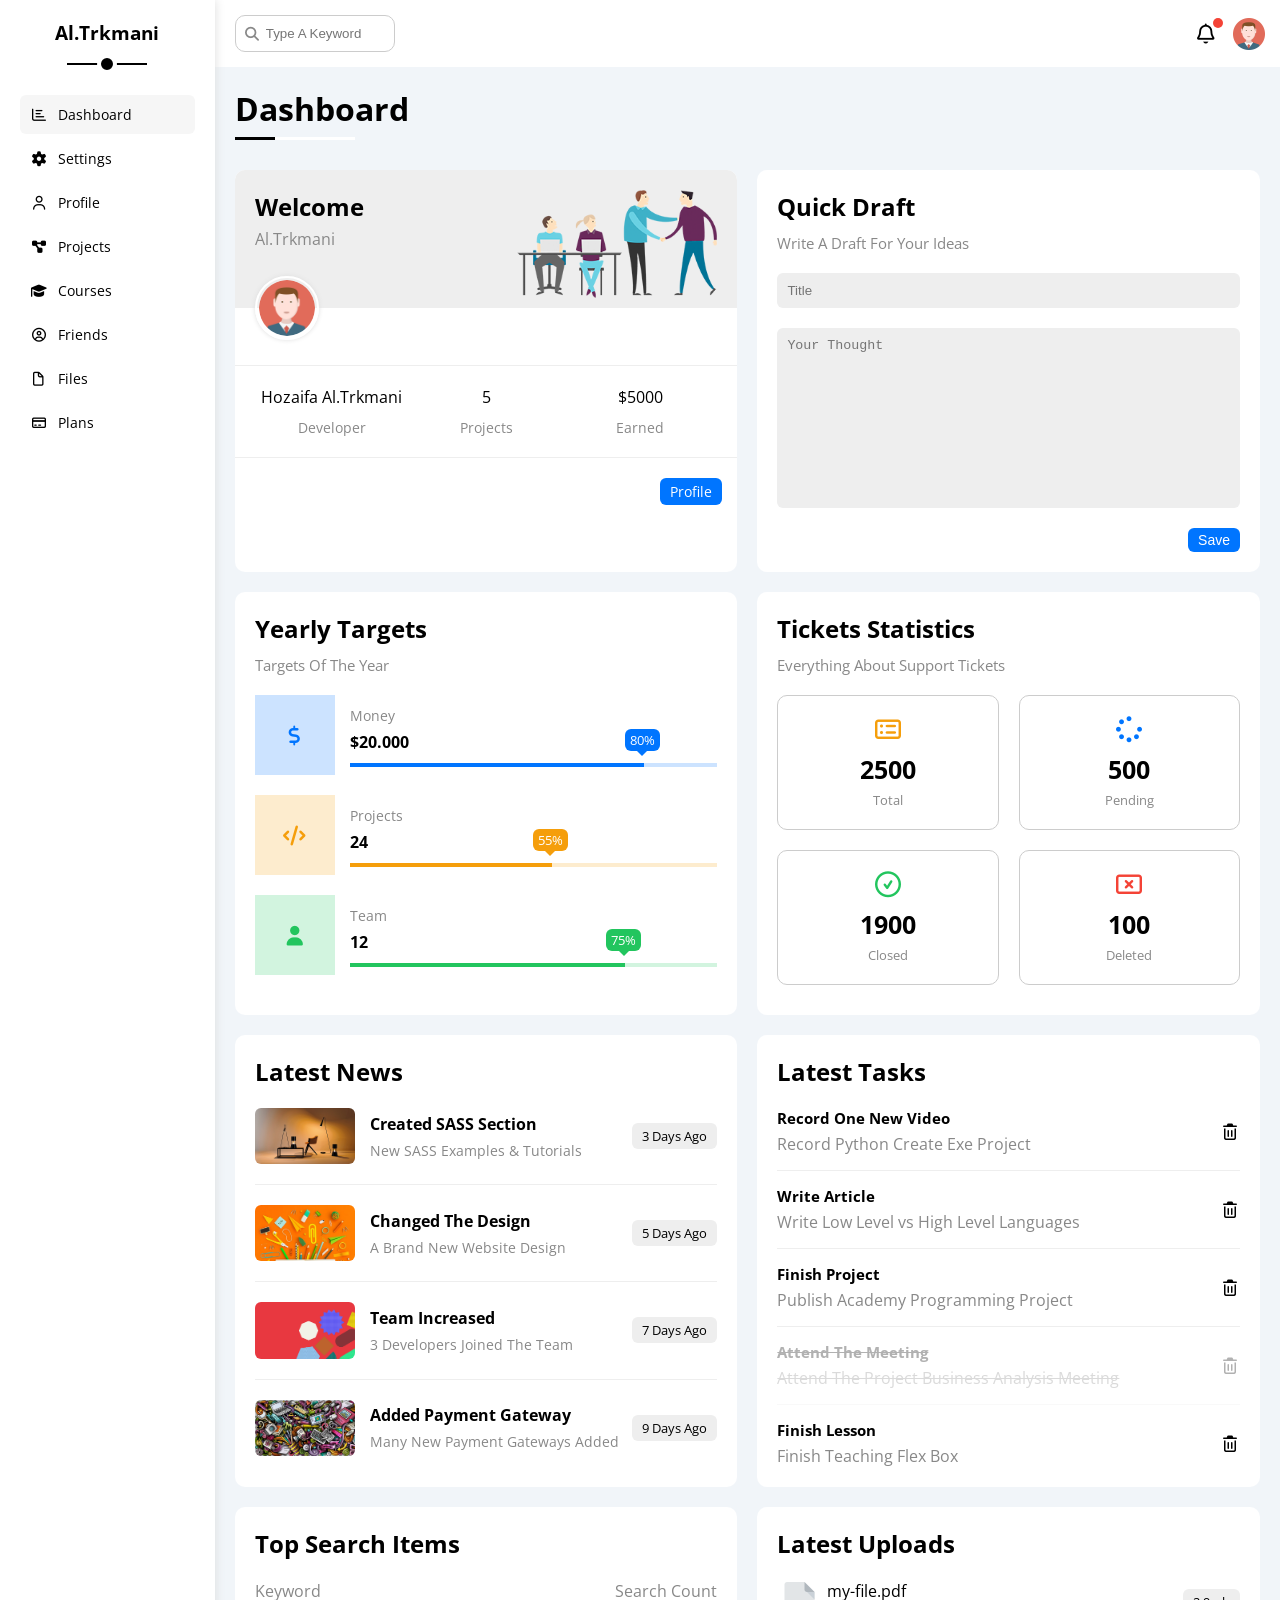
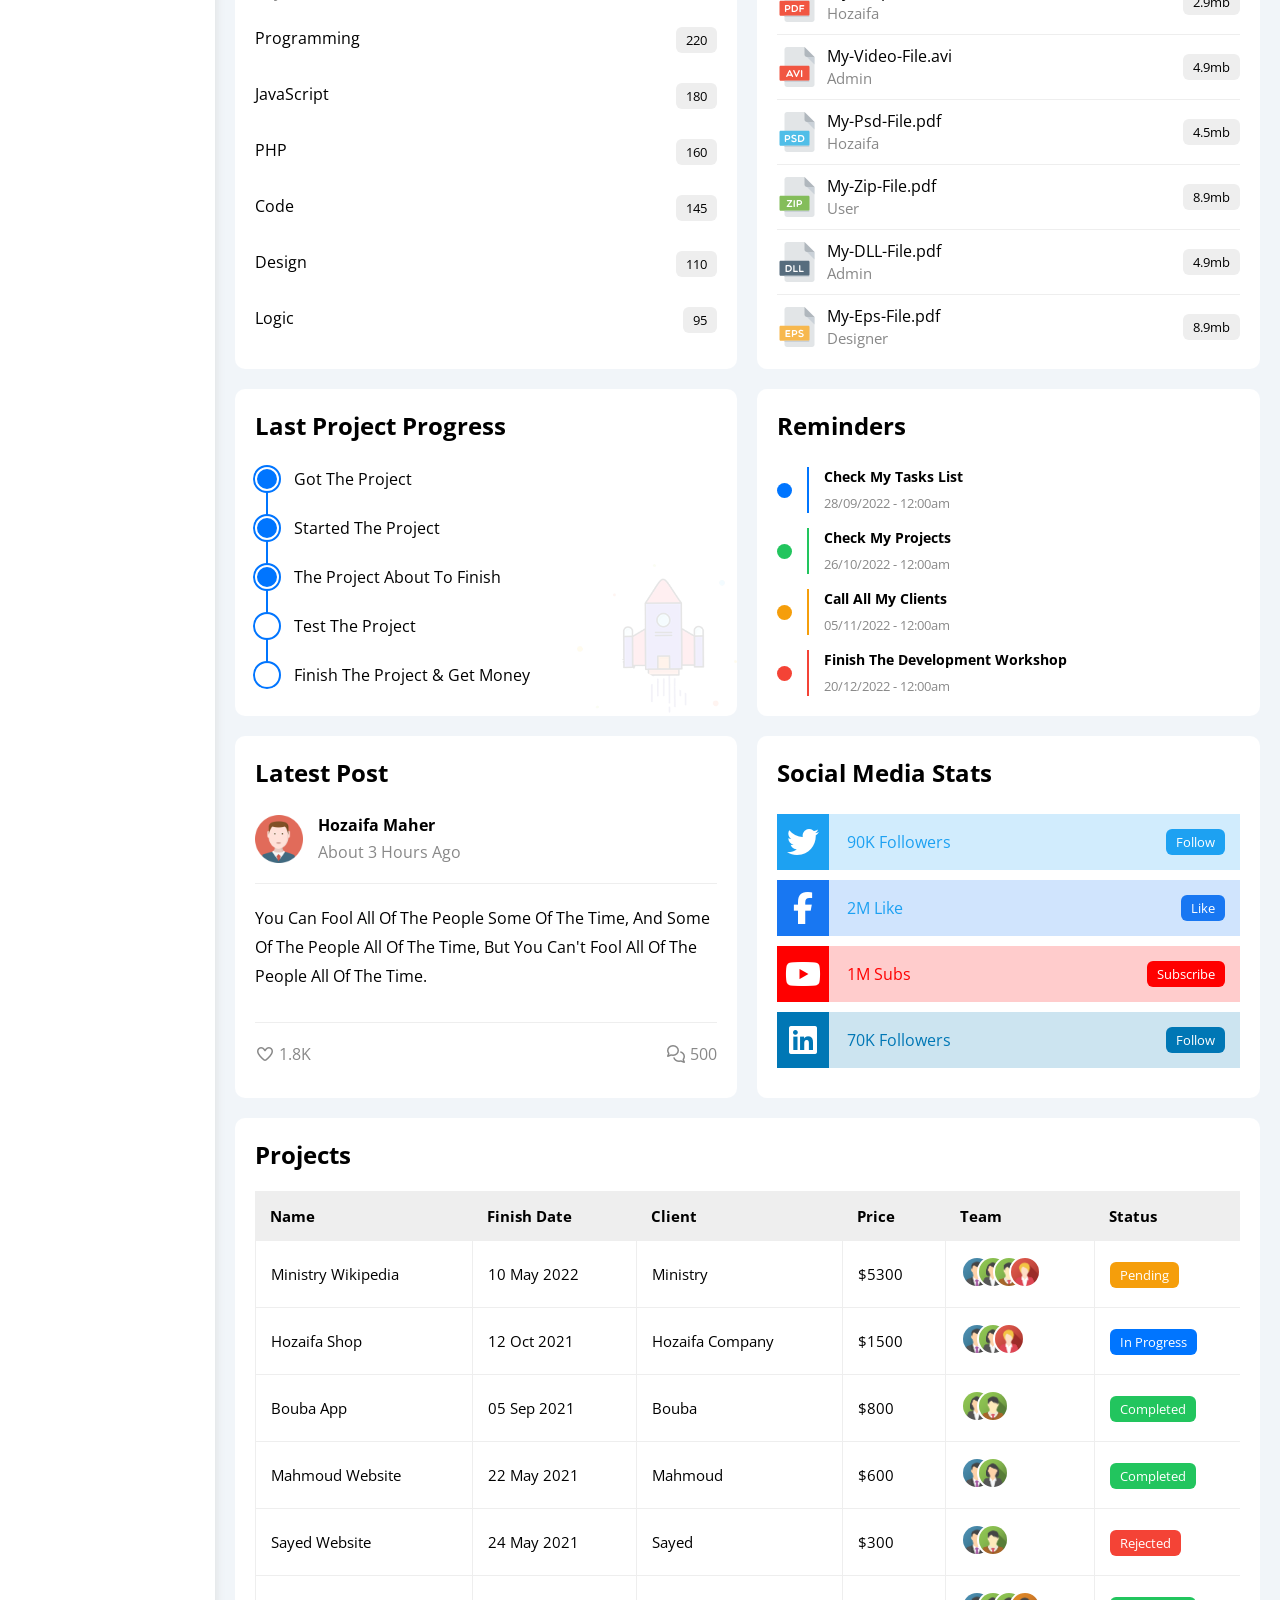
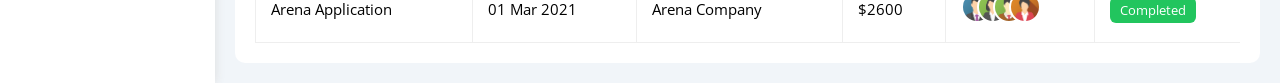
==== index.html @ 334439d5 "Admin Dashboard UI" ====
<!DOCTYPE html>
<html lang="en">
  <head>
    <meta charset="UTF-8" />
    <meta http-equiv="X-UA-Compatible" content="IE=edge" />
    <meta name="viewport" content="width=device-width, initial-scale=1.0" />
    <title>Dashboard</title>
    <link rel="stylesheet" href="css/all.min.css" />
    <link rel="stylesheet" href="css/framework.css" />
    <link rel="stylesheet" href="css/master.css" />
    <link rel="preconnect" href="https://fonts.googleapis.com" />
    <link rel="preconnect" href="https://fonts.gstatic.com" crossorigin />
    <link href="https://fonts.googleapis.com/css2?family=Open+Sans:wght@300;500&#038;display=swap" rel="stylesheet" />
  </head>
  <body>
    <div class="page d-flex">
      <div class="sidebar bg-white p-20 p-relative">
        <h3 class="p-relative txt-c mt-0">Al.Trkmani</h3>
        <ul>
          <li>
            <a class="active d-flex align-center fs-14 c-black rad-6 p-10" href="index.html">
              <i class="fa-regular fa-chart-bar fa-fw"></i>
              <span>Dashboard</span>
            </a>
          </li>
          <li>
            <a class="d-flex align-center fs-14 c-black rad-6 p-10" href="settings.html">
              <i class="fa-solid fa-gear fa-fw"></i>
              <span>Settings</span>
            </a>
          </li>
          <li>
            <a class="d-flex align-center fs-14 c-black rad-6 p-10" href="profile.html">
              <i class="fa-regular fa-user fa-fw"></i>
              <span>Profile</span>
            </a>
          </li>
          <li>
            <a class="d-flex align-center fs-14 c-black rad-6 p-10" href="projects.html">
              <i class="fa-solid fa-diagram-project fa-fw"></i>
              <span>Projects</span>
            </a>
          </li>
          <li>
            <a class="d-flex align-center fs-14 c-black rad-6 p-10" href="courses.html">
              <i class="fa-solid fa-graduation-cap fa-fw"></i>
              <span>Courses</span>
            </a>
          </li>
          <li>
            <a class="d-flex align-center fs-14 c-black rad-6 p-10" href="friends.html">
              <i class="fa-regular fa-circle-user fa-fw"></i>
              <span>Friends</span>
            </a>
          </li>
          <li>
            <a class="d-flex align-center fs-14 c-black rad-6 p-10" href="files.html">
              <i class="fa-regular fa-file fa-fw"></i>
              <span>Files</span>
            </a>
          </li>
          <li>
            <a class="d-flex align-center fs-14 c-black rad-6 p-10" href="plans.html">
              <i class="fa-regular fa-credit-card fa-fw"></i>
              <span>Plans</span>
            </a>
          </li>
        </ul>
      </div>
      <div class="content w-full">
        <!-- Start Head -->
        <div class="head bg-white p-15 between-flex">
          <div class="search p-relative">
            <input class="p-10" type="search" placeholder="Type A Keyword" />
          </div>
          <div class="icons d-flex align-center">
            <span class="notification p-relative">
              <i class="fa-regular fa-bell fa-lg"></i>
            </span>
            <img decoding="async" src="imgs/avatar.png" alt="" />
          </div>
        </div>
        <!-- End Head -->
        <h1 class="p-relative">Dashboard</h1>
        <div class="wrapper d-grid gap-20">
          <!-- Start Welcome Widget -->
          <div class="welcome bg-white rad-10 txt-c-mobile block-mobile">
            <div class="intro p-20 d-flex space-between bg-eee">
              <div>
                <h2 class="m-0">Welcome</h2>
                <p class="c-grey mt-5">Al.Trkmani</p>
              </div>
              <img decoding="async" class="hide-mobile" src="imgs/welcome.png" alt="" />
            </div>
            <img decoding="async" src="imgs/avatar.png" alt="" class="avatar" />
            <div class="body txt-c d-flex p-20 mt-20 mb-20 block-mobile">
              <div>Hozaifa Al.Trkmani<span class="d-block c-grey fs-14 mt-10">Developer</span></div>
              <div>5 <span class="d-block c-grey fs-14 mt-10">Projects</span></div>
              <div>$5000 <span class="d-block c-grey fs-14 mt-10">Earned</span></div>
            </div>
            <a href="profile.html" class="visit d-block fs-14 bg-blue c-white w-fit btn-shape">Profile</a>
          </div>
          <!-- End Welcome Widget -->
          <!-- Start Quick Draft Widget -->
          <div class="quick-draft p-20 bg-white rad-10">
            <h2 class="mt-0 mb-10">Quick Draft</h2>
            <p class="mt-0 mb-20 c-grey fs-15">Write A Draft For Your Ideas</p>
            <form>
              <input class="d-block mb-20 w-full p-10 b-none bg-eee rad-6" type="text" placeholder="Title" />
              <textarea class="d-block mb-20 w-full p-10 b-none bg-eee rad-6" placeholder="Your Thought"></textarea>
              <input class="save d-block fs-14 bg-blue c-white b-none w-fit btn-shape" type="submit" value="Save" />
            </form>
          </div>
          <!-- End Quick Draft Widget -->
          <!-- Start Targets Widget -->
          <div class="targets p-20 bg-white rad-10">
            <h2 class="mt-0 mb-10">Yearly Targets</h2>
            <p class="mt-0 mb-20 c-grey fs-15">Targets Of The Year</p>
            <div class="target-row mb-20 blue center-flex">
              <div class="icon center-flex">
                <i class="fa-solid fa-dollar-sign fa-lg c-blue"></i>
              </div>
              <div class="details">
                <span class="fs-14 c-grey">Money</span>
                <span class="d-block mt-5 mb-10 fw-bold">$20.000</span>
                <div class="progress p-relative">
                  <span class="bg-blue blue" style="width: 80%">
                    <span class="bg-blue">80%</span>
                  </span>
                </div>
              </div>
            </div>
            <div class="target-row mb-20 center-flex orange">
              <div class="icon center-flex">
                <i class="fa-solid fa-code fa-lg c-orange"></i>
              </div>
              <div class="details">
                <span class="fs-14 c-grey">Projects</span>
                <span class="d-block mt-5 mb-10 fw-bold">24</span>
                <div class="progress p-relative">
                  <span class="bg-orange orange" style="width: 55%">
                    <span class="bg-orange">55%</span>
                  </span>
                </div>
              </div>
            </div>
            <div class="target-row mb-20 center-flex green">
              <div class="icon center-flex">
                <i class="fa-solid fa-user fa-lg c-green"></i>
              </div>
              <div class="details">
                <span class="fs-14 c-grey">Team</span>
                <span class="d-block mt-5 mb-10 fw-bold">12</span>
                <div class="progress p-relative">
                  <span class="bg-green green" style="width: 75%">
                    <span class="bg-green">75%</span>
                  </span>
                </div>
              </div>
            </div>
          </div>
          <!-- End Targets Widget -->
          <!-- Start Ticket Widget -->
          <div class="tickets p-20 bg-white rad-10">
            <h2 class="mt-0 mb-10">Tickets Statistics</h2>
            <p class="mt-0 mb-20 c-grey fs-15">Everything About Support Tickets</p>
            <div class="d-flex txt-c gap-20 f-wrap">
              <div class="box p-20 rad-10 fs-13 c-grey">
                <i class="fa-regular fa-rectangle-list fa-2x mb-10 c-orange"></i>
                <span class="d-block c-black fw-bold fs-25 mb-5">2500</span>
                Total
              </div>
              <div class="box p-20 rad-10 fs-13 c-grey">
                <i class="fa-solid fa-spinner fa-2x mb-10 c-blue"></i>
                <span class="d-block c-black fw-bold fs-25 mb-5">500</span>
                Pending
              </div>
              <div class="box p-20 rad-10 fs-13 c-grey">
                <i class="fa-regular fa-circle-check fa-2x mb-10 c-green"></i>
                <span class="d-block c-black fw-bold fs-25 mb-5">1900</span>
                Closed
              </div>
              <div class="box p-20 rad-10 fs-13 c-grey">
                <i class="fa-regular fa-rectangle-xmark fa-2x mb-10 c-red"></i>
                <span class="d-block c-black fw-bold fs-25 mb-5">100</span>
                Deleted
              </div>
            </div>
          </div>
          <!-- End Ticket Widget -->
          <!-- Start Latest News Widget -->
          <div class="latest-news p-20 bg-white rad-10 txt-c-mobile">
            <h2 class="mt-0 mb-20">Latest News</h2>
            <div class="news-row d-flex align-center">
              <img decoding="async" src="imgs/news-01.png" alt="" />
              <div class="info">
                <h3>Created SASS Section</h3>
                <p class="m-0 fs-14 c-grey">New SASS Examples & Tutorials</p>
              </div>
              <div class="btn-shape bg-eee fs-13 label">3 Days Ago</div>
            </div>
            <div class="news-row d-flex align-center">
              <img decoding="async" src="imgs/news-02.png" alt="" />
              <div class="info">
                <h3>Changed The Design</h3>
                <p class="m-0 fs-14 c-grey">A Brand New Website Design</p>
              </div>
              <div class="btn-shape bg-eee fs-13 label">5 Days Ago</div>
            </div>
            <div class="news-row d-flex align-center">
              <img decoding="async" src="imgs/news-03.png" alt="" />
              <div class="info">
                <h3>Team Increased</h3>
                <p class="m-0 fs-14 c-grey">3 Developers Joined The Team</p>
              </div>
              <div class="btn-shape bg-eee fs-13 label">7 Days Ago</div>
            </div>
            <div class="news-row d-flex align-center">
              <img decoding="async" src="imgs/news-04.png" alt="" />
              <div class="info">
                <h3>Added Payment Gateway</h3>
                <p class="m-0 fs-14 c-grey">Many New Payment Gateways Added</p>
              </div>
              <div class="btn-shape bg-eee fs-13 label">9 Days Ago</div>
            </div>
          </div>
          <!-- End Latest News Widget -->
          <!-- Start Tasks Widget -->
          <div class="tasks p-20 bg-white rad-10">
            <h2 class="mt-0 mb-20">Latest Tasks</h2>
            <div class="task-row between-flex">
              <div class="info">
                <h3 class="mt-0 mb-5 fs-15">Record One New Video</h3>
                <p class="m-0 c-grey">Record Python Create Exe Project</p>
              </div>
              <i class="fa-regular fa-trash-can delete"></i>
            </div>
            <div class="task-row between-flex">
              <div class="info">
                <h3 class="mt-0 mb-5 fs-15">Write Article</h3>
                <p class="m-0 c-grey">Write Low Level vs High Level Languages</p>
              </div>
              <i class="fa-regular fa-trash-can delete"></i>
            </div>
            <div class="task-row between-flex">
              <div class="info">
                <h3 class="mt-0 mb-5 fs-15">Finish Project</h3>
                <p class="m-0 c-grey">Publish Academy Programming Project</p>
              </div>
              <i class="fa-regular fa-trash-can delete"></i>
            </div>
            <div class="task-row between-flex done">
              <div class="info">
                <h3 class="mt-0 mb-5 fs-15">Attend The Meeting</h3>
                <p class="m-0 c-grey">Attend The Project Business Analysis Meeting</p>
              </div>
              <i class="fa-regular fa-trash-can delete"></i>
            </div>
            <div class="task-row between-flex">
              <div class="info">
                <h3 class="mt-0 mb-5 fs-15">Finish Lesson</h3>
                <p class="m-0 c-grey">Finish Teaching Flex Box</p>
              </div>
              <i class="fa-regular fa-trash-can delete"></i>
            </div>
          </div>
          <!-- End Tasks -->
          <!-- Start Top Search Word Widget -->
          <div class="search-items p-20 bg-white rad-10">
            <h2 class="mt-0 mb-20">Top Search Items</h2>
            <div class="items-head d-flex space-between c-grey mb-10">
              <div>Keyword</div>
              <div>Search Count</div>
            </div>
            <div class="items d-flex space-between pt-15 pb-15">
              <span>Programming</span>
              <span class="bg-eee fs-13 btn-shape">220</span>
            </div>
            <div class="items d-flex space-between pt-15 pb-15">
              <span>JavaScript</span>
              <span class="bg-eee btn-shape fs-13">180</span>
            </div>
            <div class="items d-flex space-between pt-15 pb-15">
              <span>PHP</span>
              <span class="bg-eee btn-shape fs-13">160</span>
            </div>
            <div class="items d-flex space-between pt-15 pb-15">
              <span>Code</span>
              <span class="bg-eee btn-shape fs-13">145</span>
            </div>
            <div class="items d-flex space-between pt-15 pb-15">
              <span>Design</span>
              <span class="bg-eee btn-shape fs-13">110</span>
            </div>
            <div class="items d-flex space-between pt-15 pb-15">
              <span>Logic</span>
              <span class="bg-eee btn-shape fs-13">95</span>
            </div>
          </div>
          <!-- End Top Search Word Widget -->
          <!-- Start Latest Uploads Widget -->
          <div class="latest-uploads p-20 bg-white rad-10">
            <h2 class="mt-0 mb-20">Latest Uploads</h2>
            <ul class="m-0">
              <li class="between-flex pb-10 mb-10">
                <div class="d-flex align-center">
                  <img decoding="async" class="mr-10" src="imgs/pdf.svg" alt="" />
                  <div>
                    <span class="d-block">my-file.pdf</span>
                    <span class="fs-15 c-grey">Hozaifa</span>
                  </div>
                </div>
                <div class="bg-eee btn-shape fs-13">2.9mb</div>
              </li>
              <li class="between-flex pb-10 mb-10">
                <div class="d-flex align-center">
                  <img decoding="async" class="mr-10" src="imgs/avi.svg" alt="" />
                  <div>
                    <span class="d-block">My-Video-File.avi</span>
                    <span class="fs-15 c-grey">Admin</span>
                  </div>
                </div>
                <div class="bg-eee btn-shape fs-13">4.9mb</div>
              </li>
              <li class="between-flex pb-10 mb-10">
                <div class="d-flex align-center">
                  <img decoding="async" class="mr-10" src="imgs/psd.svg" alt="" />
                  <div>
                    <span class="d-block">My-Psd-File.pdf</span>
                    <span class="fs-15 c-grey">Hozaifa</span>
                  </div>
                </div>
                <div class="bg-eee btn-shape fs-13">4.5mb</div>
              </li>
              <li class="between-flex pb-10 mb-10">
                <div class="d-flex align-center">
                  <img decoding="async" class="mr-10" src="imgs/zip.svg" alt="" />
                  <div>
                    <span class="d-block">My-Zip-File.pdf</span>
                    <span class="fs-15 c-grey">User</span>
                  </div>
                </div>
                <div class="bg-eee btn-shape fs-13">8.9mb</div>
              </li>
              <li class="between-flex pb-10 mb-10">
                <div class="d-flex align-center">
                  <img decoding="async" class="mr-10" src="imgs/dll.svg" alt="" />
                  <div>
                    <span class="d-block">My-DLL-File.pdf</span>
                    <span class="fs-15 c-grey">Admin</span>
                  </div>
                </div>
                <div class="bg-eee btn-shape fs-13">4.9mb</div>
              </li>
              <li class="between-flex">
                <div class="d-flex align-center">
                  <img decoding="async" class="mr-10" src="imgs/eps.svg" alt="" />
                  <div>
                    <span class="d-block">My-Eps-File.pdf</span>
                    <span class="fs-15 c-grey">Designer</span>
                  </div>
                </div>
                <div class="bg-eee btn-shape fs-13">8.9mb</div>
              </li>
            </ul>
          </div>
          <!-- End Latest Uploads Widget -->
          <!-- Start Last Project Progress Widget -->
          <div class="last-project p-20 bg-white rad-10 p-relative">
            <h2 class="mt-0 mb-20">Last Project Progress</h2>
            <ul class="m-0 p-relative">
              <li class="mt-25 d-flex align-center done">Got The Project</li>
              <li class="mt-25 d-flex align-center done">Started The Project</li>
              <li class="mt-25 d-flex align-center done">The Project About To Finish</li>
              <li class="mt-25 d-flex align-center current">Test The Project</li>
              <li class="mt-25 d-flex align-center">Finish The Project & Get Money</li>
            </ul>
            <img decoding="async" class="launch-icon hide-mobile" src="imgs/project.png" alt="" />
          </div>
          <!-- End Last Project Progress Widget -->
          <!-- Start Reminders Widget -->
          <div class="reminders p-20 bg-white rad-10 p-relative">
            <h2 class="mt-0 mb-25">Reminders</h2>
            <ul class="m-0">
              <li class="d-flex align-center mt-15">
                <span class="key bg-blue mr-15 d-block rad-half"></span>
                <div class="pl-15 blue">
                  <p class="fs-14 fw-bold mt-0 mb-5">Check My Tasks List</p>
                  <span class="fs-13 c-grey">28/09/2022 - 12:00am</span>
                </div>
              </li>
              <li class="d-flex align-center mt-15">
                <span class="key bg-green mr-15 d-block rad-half"></span>
                <div class="pl-15 green">
                  <p class="fs-14 fw-bold mt-0 mb-5">Check My Projects</p>
                  <span class="fs-13 c-grey">26/10/2022 - 12:00am</span>
                </div>
              </li>
              <li class="d-flex align-center mt-15">
                <span class="key bg-orange mr-15 d-block rad-half"></span>
                <div class="pl-15 orange">
                  <p class="fs-14 fw-bold mt-0 mb-5">Call All My Clients</p>
                  <span class="fs-13 c-grey">05/11/2022 - 12:00am</span>
                </div>
              </li>
              <li class="d-flex align-center mt-15">
                <span class="key bg-red mr-15 d-block rad-half"></span>
                <div class="pl-15 red">
                  <p class="fs-14 fw-bold mt-0 mb-5">Finish The Development Workshop</p>
                  <span class="fs-13 c-grey">20/12/2022 - 12:00am</span>
                </div>
              </li>
            </ul>
          </div>
          <!-- End Reminders Widget -->
          <!-- Start Latest Post Widget -->
          <div class="latest-post p-20 bg-white rad-10 p-relative">
            <h2 class="mt-0 mb-25">Latest Post</h2>
            <div class="top d-flex align-center">
              <img decoding="async" class="avatar mr-15" src="imgs/avatar.png" alt="" />
              <div class="info">
                <span class="d-block mb-5 fw-bold">Hozaifa Maher</span>
                <span class="c-grey">About 3 Hours Ago</span>
              </div>
            </div>
            <div class="post-content txt-c-mobile pt-20 pb-20 mt-20 mb-20">
              You can fool all of the people some of the time, and some of the people all of the time, but you can't
              fool all of the people all of the time.
            </div>
            <div class="post-stats between-flex c-grey">
              <div>
                <i class="fa-regular fa-heart"></i>
                <span>1.8K</span>
              </div>
              <div>
                <i class="fa-regular fa-comments"></i>
                <span>500</span>
              </div>
            </div>
          </div>
          <!-- End Latest Post Widget -->
          <!-- Start Social Media Stats Widget -->
          <div class="social-media p-20 bg-white rad-10 p-relative">
            <h2 class="mt-0 mb-25">Social Media Stats</h2>
            <div class="box twitter p-15 p-relative mb-10 between-flex">
              <i class="fa-brands fa-twitter fa-2x c-white h-full center-flex"></i>
              <span>90K Followers</span>
              <a class="fs-13 c-white btn-shape" href="#">Follow</a>
            </div>
            <div class="box facebook p-15 p-relative mb-10 between-flex">
              <i class="fa-brands fa-facebook-f fa-2x c-white h-full center-flex"></i>
              <span>2M Like</span>
              <a class="fs-13 c-white btn-shape" href="#">Like</a>
            </div>
            <div class="box youtube p-15 p-relative mb-10 between-flex">
              <i class="fa-brands fa-youtube fa-2x c-white h-full center-flex"></i>
              <span>1M Subs</span>
              <a class="fs-13 c-white btn-shape" href="#">Subscribe</a>
            </div>
            <div class="box linkedin p-15 p-relative mb-10 between-flex">
              <i class="fa-brands fa-linkedin fa-2x c-white h-full center-flex"></i>
              <span>70K Followers</span>
              <a class="fs-13 c-white btn-shape" href="#">Follow</a>
            </div>
          </div>
          <!-- Start End Media Stats Widget -->
        </div>
        <!-- Start Projects Table -->
        <div class="projects p-20 bg-white rad-10 m-20">
          <h2 class="mt-0 mb-20">Projects</h2>
          <div class="responsive-table">
            <table class="fs-15 w-full">
              <thead>
                <tr>
                  <td>Name</td>
                  <td>Finish Date</td>
                  <td>Client</td>
                  <td>Price</td>
                  <td>Team</td>
                  <td>Status</td>
                </tr>
              </thead>
              <tbody>
                <tr>
                  <td>Ministry Wikipedia</td>
                  <td>10 May 2022</td>
                  <td>Ministry</td>
                  <td>$5300</td>
                  <td>
                    <img decoding="async" src="imgs/team-01.png" alt="" />
                    <img decoding="async" src="imgs/team-02.png" alt="" />
                    <img decoding="async" src="imgs/team-03.png" alt="" />
                    <img decoding="async" src="imgs/team-05.png" alt="" />
                  </td>
                  <td>
                    <span class="label btn-shape bg-orange c-white">Pending</span>
                  </td>
                </tr>
                <tr>
                  <td>Hozaifa Shop</td>
                  <td>12 Oct 2021</td>
                  <td>Hozaifa Company</td>
                  <td>$1500</td>
                  <td>
                    <img decoding="async" src="imgs/team-01.png" alt="" />
                    <img decoding="async" src="imgs/team-02.png" alt="" />
                    <img decoding="async" src="imgs/team-05.png" alt="" />
                  </td>
                  <td><span class="label btn-shape bg-blue c-white">In Progress</span></td>
                </tr>
                <tr>
                  <td>Bouba App</td>
                  <td>05 Sep 2021</td>
                  <td>Bouba</td>
                  <td>$800</td>
                  <td>
                    <img decoding="async" src="imgs/team-02.png" alt="" />
                    <img decoding="async" src="imgs/team-03.png" alt="" />
                  </td>
                  <td><span class="label btn-shape bg-green c-white">Completed</span></td>
                </tr>
                <tr>
                  <td>Mahmoud Website</td>
                  <td>22 May 2021</td>
                  <td>Mahmoud</td>
                  <td>$600</td>
                  <td>
                    <img decoding="async" src="imgs/team-01.png" alt="" />
                    <img decoding="async" src="imgs/team-02.png" alt="" />
                  </td>
                  <td><span class="label btn-shape bg-green c-white">Completed</span></td>
                </tr>
                <tr>
                  <td>Sayed Website</td>
                  <td>24 May 2021</td>
                  <td>Sayed</td>
                  <td>$300</td>
                  <td>
                    <img decoding="async" src="imgs/team-01.png" alt="" />
                    <img decoding="async" src="imgs/team-03.png" alt="" />
                  </td>
                  <td><span class="label btn-shape bg-red c-white">Rejected</span></td>
                </tr>
                <tr>
                  <td>Arena Application</td>
                  <td>01 Mar 2021</td>
                  <td>Arena Company</td>
                  <td>$2600</td>
                  <td>
                    <img decoding="async" src="imgs/team-01.png" alt="" />
                    <img decoding="async" src="imgs/team-02.png" alt="" />
                    <img decoding="async" src="imgs/team-03.png" alt="" />
                    <img decoding="async" src="imgs/team-04.png" alt="" />
                  </td>
                  <td><span class="label btn-shape bg-green c-white">Completed</span></td>
                </tr>
              </tbody>
            </table>
          </div>
        </div>
        <!-- End Projects Table -->
      </div>
    </div>
  </body>
</html>
---- css/framework.css ----
:root {
  --blue-color: #0075ff;
  --blue-alt-color: #0d69d5;
  --orange-color: #f59e0b;
  --green-color: #22c55e;
  --red-color: #f44336;
  --grey-color: #888;
}
/* Start Box */
.d-flex {
  display: flex;
}
.f-wrap {
  flex-wrap: wrap;
}
.align-center {
  align-items: center;
}
.space-between {
  justify-content: space-between;
}
.d-grid {
  display: grid;
}
.gap-20 {
  gap: 20px;
}
.d-block {
  display: block;
}
@media (max-width: 767px) {
  .block-mobile {
    display: block;
  }
  .hide-mobile {
    display: none;
  }
}
/* End Box */
/* Start Padding + Margin */
.p-10 {
  padding: 10px;
}
.p-15 {
  padding: 15px;
}
.p-20 {
  padding: 20px;
}
.pt-10 {
  padding-top: 10px;
}
.pt-15 {
  padding-top: 15px;
}
.pt-20 {
  padding-top: 20px;
}
.pb-10 {
  padding-bottom: 10px;
}
.pb-15 {
  padding-bottom: 15px;
}
.pb-20 {
  padding-bottom: 20px;
}
.pl-15 {
  padding-left: 15px;
}
.m-0 {
  margin: 0;
}
.m-15 {
  margin: 15px;
}
.m-20 {
  margin: 20px;
}
.mt-0 {
  margin-top: 0;
}
.mt-5 {
  margin-top: 5px;
}
.mt-10 {
  margin-top: 10px;
}
.mt-15 {
  margin-top: 15px;
}
.mt-20 {
  margin-top: 20px;
}
.mt-25 {
  margin-top: 25px;
}
.mr-10 {
  margin-right: 10px;
}
.mr-15 {
  margin-right: 15px;
}
.mb-5 {
  margin-bottom: 5px;
}
.mb-10 {
  margin-bottom: 10px;
}
.mb-15 {
  margin-bottom: 15px;
}
.mb-20 {
  margin-bottom: 20px;
}
.mb-25 {
  margin-bottom: 25px;
}
/* End Padding + Margin */
/* Start Color */
.c-black {
  color: black;
}
.c-white {
  color: white;
}
.c-grey {
  color: var(--grey-color);
}
.c-red {
  color: var(--red-color);
}
.c-green {
  color: var(--green-color);
}
.c-blue {
  color: var(--blue-color);
}
.c-orange {
  color: var(--orange-color);
}
.bg-red {
  background-color: var(--red-color);
}
.bg-green {
  background-color: var(--green-color);
}
.bg-blue {
  background-color: var(--blue-color);
}
.bg-orange {
  background-color: var(--orange-color);
}
.bg-white {
  background-color: white;
}
.bg-eee {
  background-color: #eee;
}
/* End Color */
/* Start Position */
.p-relative {
  position: relative;
}
.p-absolute {
  position: absolute;
}
/* End Position */
/* Start Font */
.txt-c {
  text-align: center;
}
.fs-13 {
  font-size: 13px;
}
.fs-14 {
  font-size: 14px;
}
.fs-15 {
  font-size: 15px;
}
.fs-25 {
  font-size: 25px;
}
.fw-bold {
  font-weight: bold;
}
@media (max-width: 767px) {
  .txt-c-mobile {
    text-align: center;
  }
}
/* End Font */
/* Start Border */
.rad-6 {
  border-radius: 6px;
}
.rad-10 {
  border-radius: 10px;
}
.rad-half {
  border-radius: 50%;
}
.b-none {
  border: none;
}
.border-ccc {
  border: 1px solid #ccc;
}
.border-eee {
  border: 1px solid #eee;
}

/* End Border */
/* Start Width + Height */
.w-full {
  width: 100%;
}
.w-100 {
  width: 100px;
}
.w-fit {
  width: fit-content;
}
.h-full {
  height: 100%;
}
.h-100 {
  height: 100px;
}
/* End Width + Height */
/* Start Components */
.center-flex {
  display: flex;
  align-items: center;
  justify-content: center;
}
.between-flex {
  display: flex;
  align-items: center;
  justify-content: space-between;
}
.btn-shape {
  padding: 4px 10px;
  border-radius: 6px;
}
/* End Components */
---- css/master.css ----
:root {
  --blue-color: #0075ff;
  --blue-alt-color: #0d69d5;
  --orange-color: #f59e0b;
  --green-color: #22c55e;
  --red-color: #f44336;
  --grey-color: #888;
}
* {
  box-sizing: border-box;
}
body {
  font-family: "Open Sans", sans-serif;
  margin: 0;
}
*:focus {
  outline: none;
}
a {
  text-decoration: none;
}
ul {
  list-style: none;
  padding: 0;
}
::-webkit-scrollbar {
  width: 15px;
}
::-webkit-scrollbar-track {
  background-color: white;
}
::-webkit-scrollbar-thumb {
  background-color: var(--blue-color);
}
::-webkit-scrollbar-thumb:hover {
  background-color: var(--blue-alt-color);
}
.page {
  background-color: #f1f5f9;
  min-height: 100vh;
}
/* Start Sidebar */
.sidebar {
  width: 250px;
  box-shadow: 0 0 10px #ddd;
}
.sidebar > h3 {
  margin-bottom: 50px;
}
.sidebar > h3::before,
.sidebar > h3::after {
  content: "";
  background-color: black;
  transform: translateX(-50%);
  position: absolute;
  left: 50%;
}
.sidebar > h3::before {
  width: 80px;
  height: 2px;
  bottom: -20px;
}
.sidebar > h3::after {
  bottom: -29px;
  width: 12px;
  height: 12px;
  border-radius: 50%;
  border: 4px solid white;
}
.sidebar ul li a {
  transition: 0.3s;
  margin-bottom: 5px;
}
.sidebar ul li a:hover,
.sidebar ul li a.active {
  background-color: #f6f6f6;
}
.sidebar ul li a span {
  font-size: 14px;
  margin-left: 10px;
}
@media (max-width: 767px) {
  .sidebar {
    width: 58px;
    padding: 10px;
  }
  .sidebar > h3 {
    font-size: 13px;
    margin-bottom: 15px;
  }
  .sidebar > h3::before,
  .sidebar > h3::after {
    display: none;
  }
  .sidebar ul li a span {
    display: none;
  }
}
/* End Sidebar */
/* Start Content */
.content {
  overflow: hidden;
}
.head .search::before {
  font-family: var(--fa-style-family-classic);
  content: "\f002";
  font-weight: 900;
  position: absolute;
  left: 15px;
  top: 50%;
  transform: translateY(-50%);
  font-size: 14px;
  color: var(--grey-color);
}
.head .search input {
  border: 1px solid #ccc;
  border-radius: 10px;
  margin-left: 5px;
  padding-left: 30px;
  width: 160px;
  transition: width 0.3s;
}
.head .search input:focus {
  width: 200px;
}
.head .search input:focus::placeholder {
  opacity: 0;
}
.head .icons .notification::before {
  content: "";
  position: absolute;
  width: 10px;
  height: 10px;
  background-color: var(--red-color);
  border-radius: 50%;
  right: -5px;
  top: -5px;
}
.head .icons img {
  width: 32px;
  height: 32px;
  margin-left: 15px;
}
.page h1 {
  margin: 20px 20px 40px;
}
.page h1::before,
.page h1::after {
  content: "";
  height: 3px;
  position: absolute;
  bottom: -10px;
  left: 0;
}
.page h1::before {
  background-color: white;
  width: 120px;
}
.page h1::after {
  background-color: black;
  width: 40px;
}
.wrapper {
  grid-template-columns: repeat(auto-fill, minmax(450px, 1fr));
  margin-left: 20px;
  margin-right: 20px;
  margin-bottom: 20px;
}
@media (max-width: 767px) {
  .wrapper {
    grid-template-columns: minmax(200px, 1fr);
    margin-left: 10px;
    margin-right: 10px;
    gap: 10px;
  }
}
/* End Content */
/* Start Welcome Widget */
.welcome {
  overflow: hidden;
}
.welcome .intro img {
  width: 200px;
  margin-bottom: -10px;
}
.welcome .avatar {
  width: 64px;
  height: 64px;
  border: 2px solid white;
  border-radius: 50%;
  padding: 2px;
  box-shadow: 0 0 5px #ddd;
  margin-left: 20px;
  margin-top: -32px;
}
.welcome .body {
  border-top: 1px solid #eee;
  border-bottom: 1px solid #eee;
}
.welcome .body > div {
  flex: 1;
}
.welcome .visit {
  margin: 0 15px 15px auto;
  transition: 0.3s;
}
.welcome .visit:hover {
  background-color: var(--blue-alt-color);
}
@media (max-width: 767px) {
  .welcome .intro {
    padding-bottom: 30px;
  }
  .welcome .avatar {
    margin-left: 0;
  }
  .welcome .body > div:not(:last-child) {
    margin-bottom: 20px;
  }
}
/* End Welcome Widget */
/* Start Quick Draft Widget */
.quick-draft textarea {
  resize: none;
  min-height: 180px;
}
.quick-draft .save {
  margin-left: auto;
  transition: 0.3s;
  cursor: pointer;
}
.quick-draft .save:hover {
  background-color: var(--blue-alt-color);
}
/* End Quick Draft Widget */
/* Start Targets */
.targets .target-row .icon {
  width: 80px;
  height: 80px;
  margin-right: 15px;
}
.targets .details {
  flex: 1;
}
.targets .details .progress {
  height: 4px;
}
.targets .details .progress > span {
  position: absolute;
  left: 0;
  top: 0;
  height: 100%;
}
.targets .details .progress > span span {
  position: absolute;
  bottom: 16px;
  right: -16px;
  color: white;
  padding: 2px 5px;
  border-radius: 6px;
  font-size: 13px;
}
.targets .details .progress > span span::after {
  content: "";
  border-color: transparent;
  border-width: 5px;
  border-style: solid;
  position: absolute;
  bottom: -10px;
  left: 50%;
  transform: translateX(-50%);
}
.targets .details .progress > .blue span::after {
  border-top-color: var(--blue-color);
}
.targets .details .progress > .orange span::after {
  border-top-color: var(--orange-color);
}
.targets .details .progress > .green span::after {
  border-top-color: var(--green-color);
}
.blue .icon,
.blue .progress {
  background-color: rgb(0 117 255 / 20%);
}
.orange .icon,
.orange .progress {
  background-color: rgb(245 158 11 / 20%);
}
.green .icon,
.green .progress {
  background-color: rgb(34 197 94 / 20%);
}
/* End Targets */
/* Start Tickets */
.tickets .box {
  border: 1px solid #ccc;
  width: calc(50% - 10px);
}
@media (max-width: 767px) {
  .tickets .box {
    width: 100%;
  }
}
/* End Tickets */
/* Start Latest News */
.latest-news .news-row:not(:last-of-type) {
  margin-bottom: 20px;
  padding-bottom: 20px;
  border-bottom: 1px solid #eee;
}
.latest-news .news-row img {
  width: 100px;
  border-radius: 6px;
  margin-right: 15px;
}
.latest-news .info {
  flex-grow: 1;
}
.latest-news .info h3 {
  margin: 0 0 6px;
  font-size: 16px;
}
@media (max-width: 767px) {
  .latest-news .news-row {
    display: block;
  }
  .latest-news .news-row .label {
    margin: 10px auto;
    width: fit-content;
  }
}
/* End Latest News */
/* Start Tasks */
.tasks .task-row:not(:last-of-type) {
  margin-bottom: 15px;
  padding-bottom: 15px;
  border-bottom: 1px solid #eee;
}
.tasks .info {
  flex-grow: 1;
}
.tasks .done {
  opacity: 0.3;
}
.tasks .done h3,
.tasks .done p {
  text-decoration: line-through;
}
.tasks .delete {
  cursor: pointer;
  transition: 0.3s;
}
.tasks .delete:hover {
  color: var(--red-color);
}
/* End Tasks */
/* Start Latest Uploads */
.latest-uploads ul li:not(:last-child) {
  border-bottom: 1px solid #eee;
}
.latest-uploads ul li img {
  width: 40px;
  height: 40px;
}
/* End Latest Uploads */
/* Start Last Project */
.last-project ul::before {
  content: "";
  position: absolute;
  left: 11px;
  width: 2px;
  height: 100%;
  background-color: var(--blue-color);
}
.last-project ul li::before {
  content: "";
  width: 20px;
  height: 20px;
  display: block;
  border-radius: 50%;
  background-color: white;
  border: 2px solid white;
  outline: 2px solid var(--blue-color);
  margin-right: 15px;
  z-index: 1;
}
.last-project ul li.done::before {
  background-color: var(--blue-color);
}
.last-project ul li.current::before {
  animation: change-color 0.8s infinite alternate;
}
.last-project .launch-icon {
  position: absolute;
  width: 160px;
  right: 0;
  bottom: 0;
  opacity: 0.1;
}
/* End Last Project */
/* Start Reminders */
.reminders ul li .key {
  width: 15px;
  height: 15px;
}
.reminders ul li > .blue {
  border-left: 2px solid var(--blue-color);
}
.reminders ul li > .green {
  border-left: 2px solid var(--green-color);
}
.reminders ul li > .orange {
  border-left: 2px solid var(--orange-color);
}
.reminders ul li > .red {
  border-left: 2px solid var(--red-color);
}
/* End Reminders */
/* Start Latest Post */
.latest-post .avatar {
  width: 48px;
  height: 48px;
}
.latest-post .post-content {
  text-transform: capitalize;
  line-height: 1.8;
  border-top: 1px solid #eee;
  border-bottom: 1px solid #eee;
  min-height: 140px;
}
/* End Latest Post */
/* Start Social Media */
.social-media .box {
  padding-left: 70px;
}
.social-media .box i {
  position: absolute;
  left: 0;
  top: 0;
  width: 52px;
  transition: 0.3s;
}
.social-media .box i:hover {
  transform: rotate(5deg);
}
.social-media .twitter {
  background-color: rgb(29 161 242 / 20%);
  color: #1da1f2;
}
.social-media .twitter i,
.social-media .twitter a {
  background-color: #1da1f2;
}
.social-media .facebook {
  background-color: rgb(24 119 242 / 20%);
  color: #1da1f2;
}
.social-media .facebook i,
.social-media .facebook a {
  background-color: #1877f2;
}
.social-media .youtube {
  background-color: rgb(255 0 0 / 20%);
  color: #ff0000;
}
.social-media .youtube i,
.social-media .youtube a {
  background-color: #ff0000;
}
.social-media .linkedin {
  background-color: rgb(0 119 181 / 20%);
  color: #0077b5;
}
.social-media .linkedin i,
.social-media .linkedin a {
  background-color: #0077b5;
}
/* End Social Media */
/* Start Projects Table */
.projects .responsive-table {
  overflow-x: auto;
}
.projects table {
  min-width: 1000px;
  border-spacing: 0;
}
.projects thead td {
  background-color: #eee;
  font-weight: bold;
}
.projects table td {
  padding: 15px;
}
.projects tbody td {
  border-bottom: 1px solid #eee;
  border-left: 1px solid #eee;
  transition: 0.3s;
}
.projects table tbody tr td:last-child {
  border-right: 1px solid #eee;
}
.projects tbody tr:hover td {
  background-color: #faf7f7;
}
.projects table img {
  width: 32px;
  height: 32px;
  border-radius: 50%;
  padding: 2px;
  background-color: white;
}
.projects table img:not(:first-child) {
  margin-left: -20px;
}
.projects table .label {
  font-size: 13px;
}
/* End Projects Table */
/* Start Settings */
.settings-page {
  grid-template-columns: repeat(auto-fill, minmax(500px, 1fr));
}
@media (max-width: 767px) {
  .settings-page {
    grid-template-columns: minmax(100px, 1fr);
    margin-left: 10px;
    margin-right: 10px;
    gap: 10px;
  }
}
.settings-page .close-message {
  border: 1px solid #ccc;
  resize: none;
  min-height: 150px;
}
.settings-page .email {
  display: inline-flex;
  width: calc(100% - 80px);
}
.settings-page .sec-box {
  padding-bottom: 15px;
}
.settings-page .sec-box:not(:last-of-type) {
  border-bottom: 1px solid #eee;
}
.settings-page .sec-box .button {
  transition: 0.3s;
}
.settings-page .sec-box .button:hover {
  background-color: var(--blue-alt-color);
}
.settings-page .social-boxes i {
  width: 40px;
  height: 40px;
  background-color: #f6f6f6;
  border: 1px solid #ddd;
  border-right: none;
  border-radius: 6px 0 0 6px;
  transition: 0.3s;
}
.settings-page .social-boxes input {
  height: 40px;
  background-color: #f6f6f6;
  border: 1px solid #ddd;
  padding-left: 10px;
  border-radius: 0 6px 6px 0;
}
.settings-page .social-boxes > div:focus-within i {
  color: black;
}
.widgets-control .control input[type="checkbox"] {
  -webkit-appearance: none;
  appearance: none;
}
.widgets-control .control label {
  padding-left: 30px;
  cursor: pointer;
  position: relative;
}
.widgets-control .control label::before,
.widgets-control .control label::after {
  position: absolute;
  left: 0;
  top: 50%;
  margin-top: -9px;
  border-radius: 4px;
}
.widgets-control .control label::before {
  content: "";
  width: 14px;
  height: 14px;
  border: 2px solid var(--grey-color);
}
.widgets-control .control label:hover::before {
  border-color: var(--blue-alt-color);
}
.widgets-control .control label::after {
  font-family: var(--fa-style-family-classic);
  content: "\f00c";
  font-weight: 900;
  background-color: var(--blue-color);
  color: white;
  font-size: 12px;
  width: 18px;
  height: 18px;
  display: flex;
  justify-content: center;
  align-items: center;
  transform: scale(0) rotate(360deg);
  transition: 0.3s;
}
.widgets-control .control input[type="checkbox"]:checked + label::after {
  transform: scale(1);
}
.backup-control input[type="radio"] {
  -webkit-appearance: none;
  appearance: none;
}
.backup-control .date label {
  padding-left: 30px;
  cursor: pointer;
  position: relative;
}
.backup-control .date label::before {
  content: "";
  position: absolute;
  top: 50%;
  left: 0;
  margin-top: -11px;
  width: 18px;
  height: 18px;
  border: 2px solid var(--grey-color);
  border-radius: 50%;
}
.backup-control .date label::after {
  content: "";
  position: absolute;
  left: 5px;
  top: 5px;
  width: 12px;
  height: 12px;
  background: var(--blue-color);
  border-radius: 50%;
  transition: 0.3s;
  transform: scale(0);
}
.backup-control .date input[type="radio"]:checked + label::before {
  border-color: var(--blue-color);
}
.backup-control .date input[type="radio"]:checked + label::after {
  transform: scale(1);
}
.backup-control .servers {
  border-top: 1px solid #eee;
  padding-top: 20px;
}
@media (max-width: 767px) {
  .backup-control .servers {
    flex-wrap: wrap;
  }
}
.backup-control .servers .server {
  border: 2px solid #eee;
  position: relative;
}
.backup-control .servers .server label {
  cursor: pointer;
}
.backup-control .servers input[type="radio"]:checked + .server {
  border-color: var(--blue-color);
  color: var(--blue-color);
}
.toggle-checkbox {
  -webkit-appearance: none;
  appearance: none;
  display: none;
}
.toggle-switch {
  background-color: #ccc;
  width: 78px;
  height: 32px;
  border-radius: 16px;
  position: relative;
  transition: 0.3s;
  cursor: pointer;
}
.toggle-switch::before {
  font-family: var(--fa-style-family-classic);
  content: "\f00d";
  font-weight: 900;
  background-color: white;
  width: 24px;
  height: 24px;
  position: absolute;
  border-radius: 50%;
  top: 4px;
  left: 4px;
  display: flex;
  justify-content: center;
  align-items: center;
  color: #aaa;
  transition: 0.3s;
}
.toggle-checkbox:checked + .toggle-switch {
  background-color: var(--blue-color);
}
.toggle-checkbox:checked + .toggle-switch::before {
  content: "\f00c";
  left: 50px;
  color: var(--blue-color);
}
.settings-page :disabled {
  cursor: no-drop;
  background-color: #f0f4f8;
  color: #bbb;
}
/* End Settings */
/* Start Profile Page */
@media (max-width: 767px) {
  .profile-page .overview {
    flex-direction: column;
  }
}
.profile-page .avatar-box {
  width: 300px;
}
@media (min-width: 768px) {
  .profile-page .avatar-box {
    border-right: 1px solid #eee;
  }
}
.profile-page .avatar-box > img {
  width: 120px;
  height: 120px;
}
.profile-page .avatar-box .level {
  height: 6px;
  overflow: hidden;
  margin: auto;
  width: 70%;
}
.profile-page .avatar-box .level span {
  position: absolute;
  left: 0;
  top: 0;
  height: 100%;
  background-color: var(--blue-color);
  border-radius: 6px;
}
.profile-page .info-box .box {
  flex-wrap: wrap;
  border-bottom: 1px solid #eee;
  transition: 0.3s;
}
.profile-page .info-box .box:hover {
  background-color: #f9f9f9;
}
.profile-page .info-box .box > div {
  min-width: 250px;
  padding: 10px 0 0;
}
.profile-page .info-box h4 {
  font-weight: normal;
}
/* Start Training Code */
.profile-page .info-box .toggle-switch {
  height: 20px;
}
@media (max-width: 767px) {
  .profile-page .info-box .toggle-switch {
    margin: auto;
  }
}
.profile-page .info-box .toggle-switch::before {
  width: 12px;
  height: 12px;
  font-size: 8px;
}
.profile-page .info-box .toggle-checkbox:checked + .toggle-switch::before {
  left: 62px;
}
/* End Training Code */
@media (max-width: 767px) {
  .profile-page .other-data {
    flex-direction: column;
  }
}
.profile-page .skills-card {
  flex-grow: 1;
}
.profile-page .skills-card ul li {
  padding: 15px 0;
}
.profile-page .skills-card ul li:not(:last-child) {
  border-bottom: 1px solid #eee;
}
.profile-page .skills-card ul li span {
  display: inline-flex;
  padding: 4px 10px;
  background-color: #eee;
  border-radius: 6px;
  font-size: 14px;
}
.profile-page .skills-card ul li span:not(:last-child) {
  margin-right: 5px;
}
.profile-page .activities {
  flex-grow: 2;
}
.profile-page .activity:not(:last-of-type) {
  border-bottom: 1px solid #eee;
  padding-bottom: 20px;
  margin-bottom: 20px;
}
.profile-page .activity img {
  width: 64px;
  height: 64px;
  margin-right: 10px;
}
@media (min-width: 768px) {
  .profile-page .activity .date {
    margin-left: auto;
    text-align: right;
  }
}
@media (max-width: 767px) {
  .profile-page .activity {
    flex-direction: column;
  }
  .profile-page .activity img {
    margin-right: 0;
    margin-bottom: 15px;
  }
  .profile-page .activity .date {
    margin-top: 15px;
  }
}
/* End Profile Page */
/* Start Projects Page */
.projects-page {
  grid-template-columns: repeat(auto-fill, minmax(500px, 1fr));
}
@media (max-width: 767px) {
  .projects-page {
    grid-template-columns: minmax(200px, 1fr);
    margin-left: 10px;
    margin-right: 10px;
    gap: 10px;
  }
}
.projects-page .project .date {
  position: absolute;
  right: 10px;
  top: 10px;
}
.projects-page .project h4 {
  font-weight: normal;
}
.projects-page .project .team {
  position: relative;
  min-height: 80px;
}
.projects-page .project .team a {
  position: absolute;
  left: 0;
  bottom: 0;
}
.projects-page .project .team a:nth-child(2) {
  left: 25px;
}
.projects-page .project .team a:nth-child(3) {
  left: 50px;
}
.projects-page .project .team a:nth-child(4) {
  left: 75px;
}
.projects-page .project .team a:nth-child(5) {
  left: 100px;
}
.projects-page .project .team a:hover {
  z-index: 1000;
}
.projects-page .project .team img {
  width: 40px;
  height: 40px;
  border-radius: 50%;
  border: 2px solid white;
}
.projects-page .project .do {
  justify-content: flex-end;
  border-top: 1px solid #eee;
  padding-top: 15px;
  margin-top: 15px;
}
@media (max-width: 767px) {
  .projects-page .project .do {
    flex-direction: column;
  }
}
.projects-page .project .do span {
  padding: 3px 8px;
  margin-left: 5px;
  width: fit-content;
}
@media (max-width: 767px) {
  .projects-page .project .do span:not(:last-child) {
    margin-bottom: 15px;
  }
}
.projects-page .project .info {
  border-top: 1px solid #eee;
  margin-top: 15px;
  padding-top: 15px;
}
@media (max-width: 767px) {
  .projects-page .project .info {
    flex-direction: column;
  }
}
.projects-page .project .prog {
  height: 8px;
  width: 260px;
  position: relative;
  border-radius: 6px;
}
@media (max-width: 767px) {
  .projects-page .project .prog {
    margin-bottom: 15px;
  }
}
.projects-page .project .prog span {
  position: absolute;
  left: 0;
  top: 0;
  height: 100%;
  border-radius: 6px;
}
/* End Projects Page */
/* Start Courses Page */
.courses-page {
  grid-template-columns: repeat(auto-fill, minmax(300px, 1fr));
}
@media (max-width: 767px) {
  .courses-page {
    grid-template-columns: minmax(200px, 1fr);
    margin-left: 10px;
    margin-right: 10px;
    gap: 10px;
  }
}
.courses-page .course {
  overflow: hidden;
}
.courses-page .course .cover {
  max-width: 100%;
}
.courses-page .course .instructor {
  position: absolute;
  width: 64px;
  height: 64px;
  border-radius: 50%;
  top: 20px;
  left: 20px;
  border: 2px solid white;
}
.courses-page .course .description {
  line-height: 1.6;
}
.courses-page .course .info {
  border-top: 1px solid #eee;
  font-size: 13px;
}
.courses-page .course .info .title {
  position: absolute;
  top: -13px;
  left: 50%;
  transform: translateX(-50%);
  font-size: 13px;
}
/* End Courses Page */
/* Start Friends Page */
.friends-page {
  grid-template-columns: repeat(auto-fill, minmax(300px, 1fr));
}
@media (max-width: 767px) {
  .friends-page {
    grid-template-columns: minmax(200px, 1fr);
    margin-left: 10px;
    margin-right: 10px;
    gap: 10px;
  }
}
.friends-page .contact {
  position: absolute;
  left: 10px;
  top: 10px;
}
.friends-page .contact i {
  background-color: #eee;
  padding: 10px;
  width: 30px;
  height: 30px;
  border-radius: 50%;
  color: #666;
  font-size: 13px;
  cursor: pointer;
  transition: 0.3s;
}
.friends-page .contact i:hover {
  background-color: var(--blue-color);
  color: white;
}
.friends-page .friend .icons {
  border-top: 1px solid #eee;
  border-bottom: 1px solid #eee;
  margin-top: 15px;
  margin-bottom: 15px;
  padding-top: 15px;
  padding-bottom: 15px;
}
.friends-page .friend .icons i {
  margin-right: 5px;
}
.friends-page .friend .icons .vip {
  position: absolute;
  right: 0;
  top: 50%;
  transform: translateY(-50%);
  font-size: 40px;
  opacity: 0.2;
}
/* End Friends Page */
/* Start Files Page */
.files-page {
  flex-direction: row-reverse;
  align-items: flex-start;
}
@media (max-width: 767px) {
  .files-page {
    flex-direction: column;
    align-items: normal;
  }
}
.files-page .files-stats {
  min-width: 260px;
}
.files-page .files-stats .icon {
  width: 40px;
  height: 40px;
  margin-right: 10px;
}
.files-page .files-stats .size {
  margin-left: auto;
}
.files-page .files-stats .blue {
  background-color: rgb(0 117 255 / 20%);
}
.files-page .files-stats .green {
  background-color: rgb(34 197 94 / 20%);
}
.files-page .files-stats .red {
  background-color: rgb(244 67 54 / 20%);
}
.files-page .files-stats .orange {
  background-color: rgb(245 158 11 / 20%);
}
.files-page .files-stats .upload {
  margin: 15px auto 0;
  padding: 10px 15px;
  transition: 0.3s;
}
.files-page .files-stats .upload:hover {
  background-color: var(--blue-alt-color);
}
.files-page .files-stats .upload:hover i {
  animation: go-up 0.8s infinite;
}
.files-page .files-content {
  flex: 1;
  grid-template-columns: repeat(auto-fill, minmax(200px, 1fr));
}
.files-page .files-content img {
  width: 64px;
  height: 64px;
  transition: 0.3s;
}
.files-page .files-content .file:hover img {
  transform: rotate(5deg);
}
.files-page .files-content .info {
  border-top: 1px solid #eee;
}
/* End Files Page */
/* Start Plans Page */
.plans-page {
  grid-template-columns: repeat(auto-fill, minmax(450px, 1fr));
}
@media (max-width: 767px) {
  .plans-page {
    grid-template-columns: minmax(250px, 1fr);
    margin-left: 10px;
    margin-right: 10px;
    gap: 10px;
  }
}
.plans-page .plan .top {
  border: 3px solid white;
  outline: 3px solid transparent;
}
.plans-page .plan.green .top {
  outline-color: var(--green-color);
}
.plans-page .plan.blue .top {
  outline-color: var(--blue-color);
}
.plans-page .plan.orange .top {
  outline-color: var(--orange-color);
}
.plans-page .plan .price {
  position: relative;
  font-size: 40px;
  width: fit-content;
  margin: auto;
}
.plans-page .plan .price span {
  position: absolute;
  left: -20px;
  top: 0;
  font-size: 25px;
}
.plans-page .plan ul li {
  padding: 15px 0;
  display: flex;
  align-items: center;
  font-size: 15px;
  border-bottom: 1px solid #eee;
}
.plans-page .plan ul li .yes {
  color: var(--green-color);
}
.plans-page .plan ul li i:not(.yes, .help) {
  color: var(--red-color);
}
.plans-page .plan ul li i:first-child {
  font-size: 18px;
  margin-right: 5px;
}
.plans-page .plan ul li .help {
  color: var(--grey-color);
  margin-left: auto;
  cursor: pointer;
}
/* End Plans Page */
/* Start Animation */
@keyframes change-color {
  from {
    background-color: var(--blue-color);
  }
  to {
    background-color: white;
  }
}
@keyframes go-up {
  0%,
  100% {
    transform: translateY(0);
  }
  50% {
    transform: translateY(-5px);
  }
}
/* End Animation */
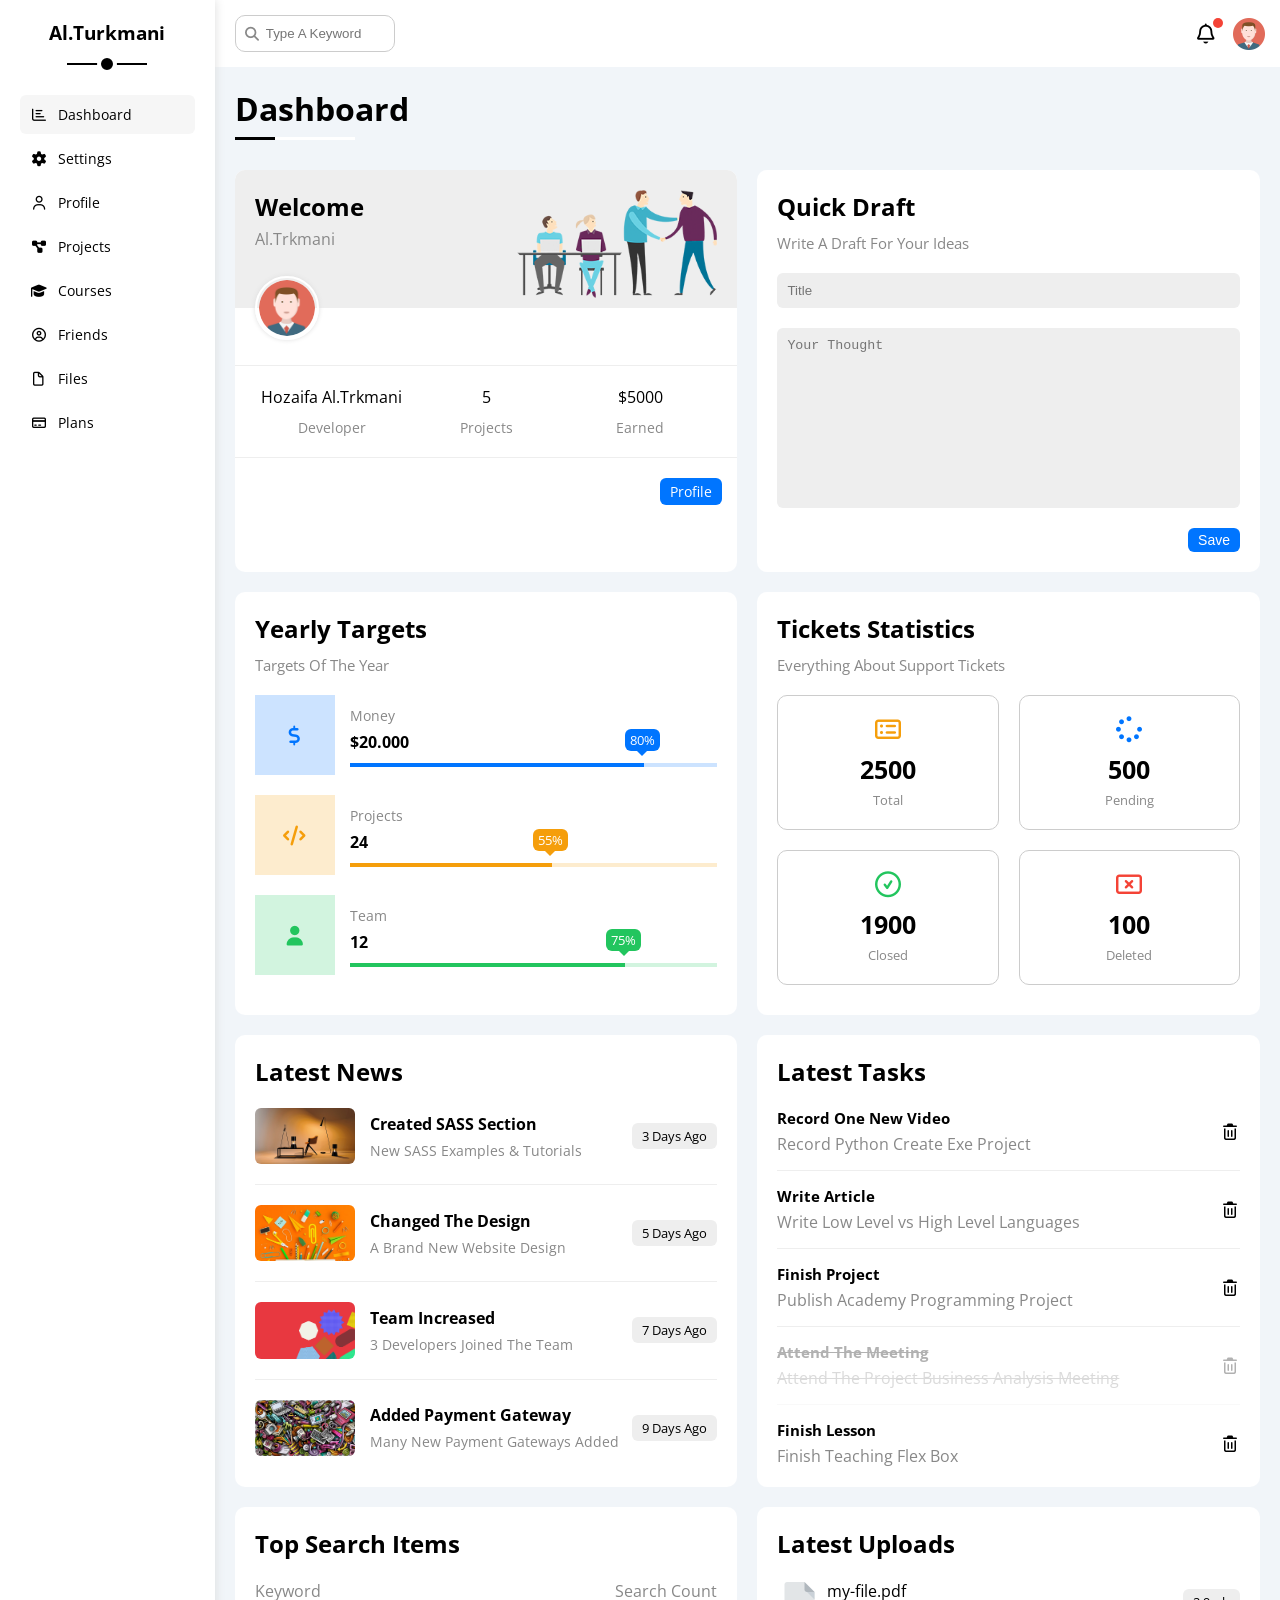
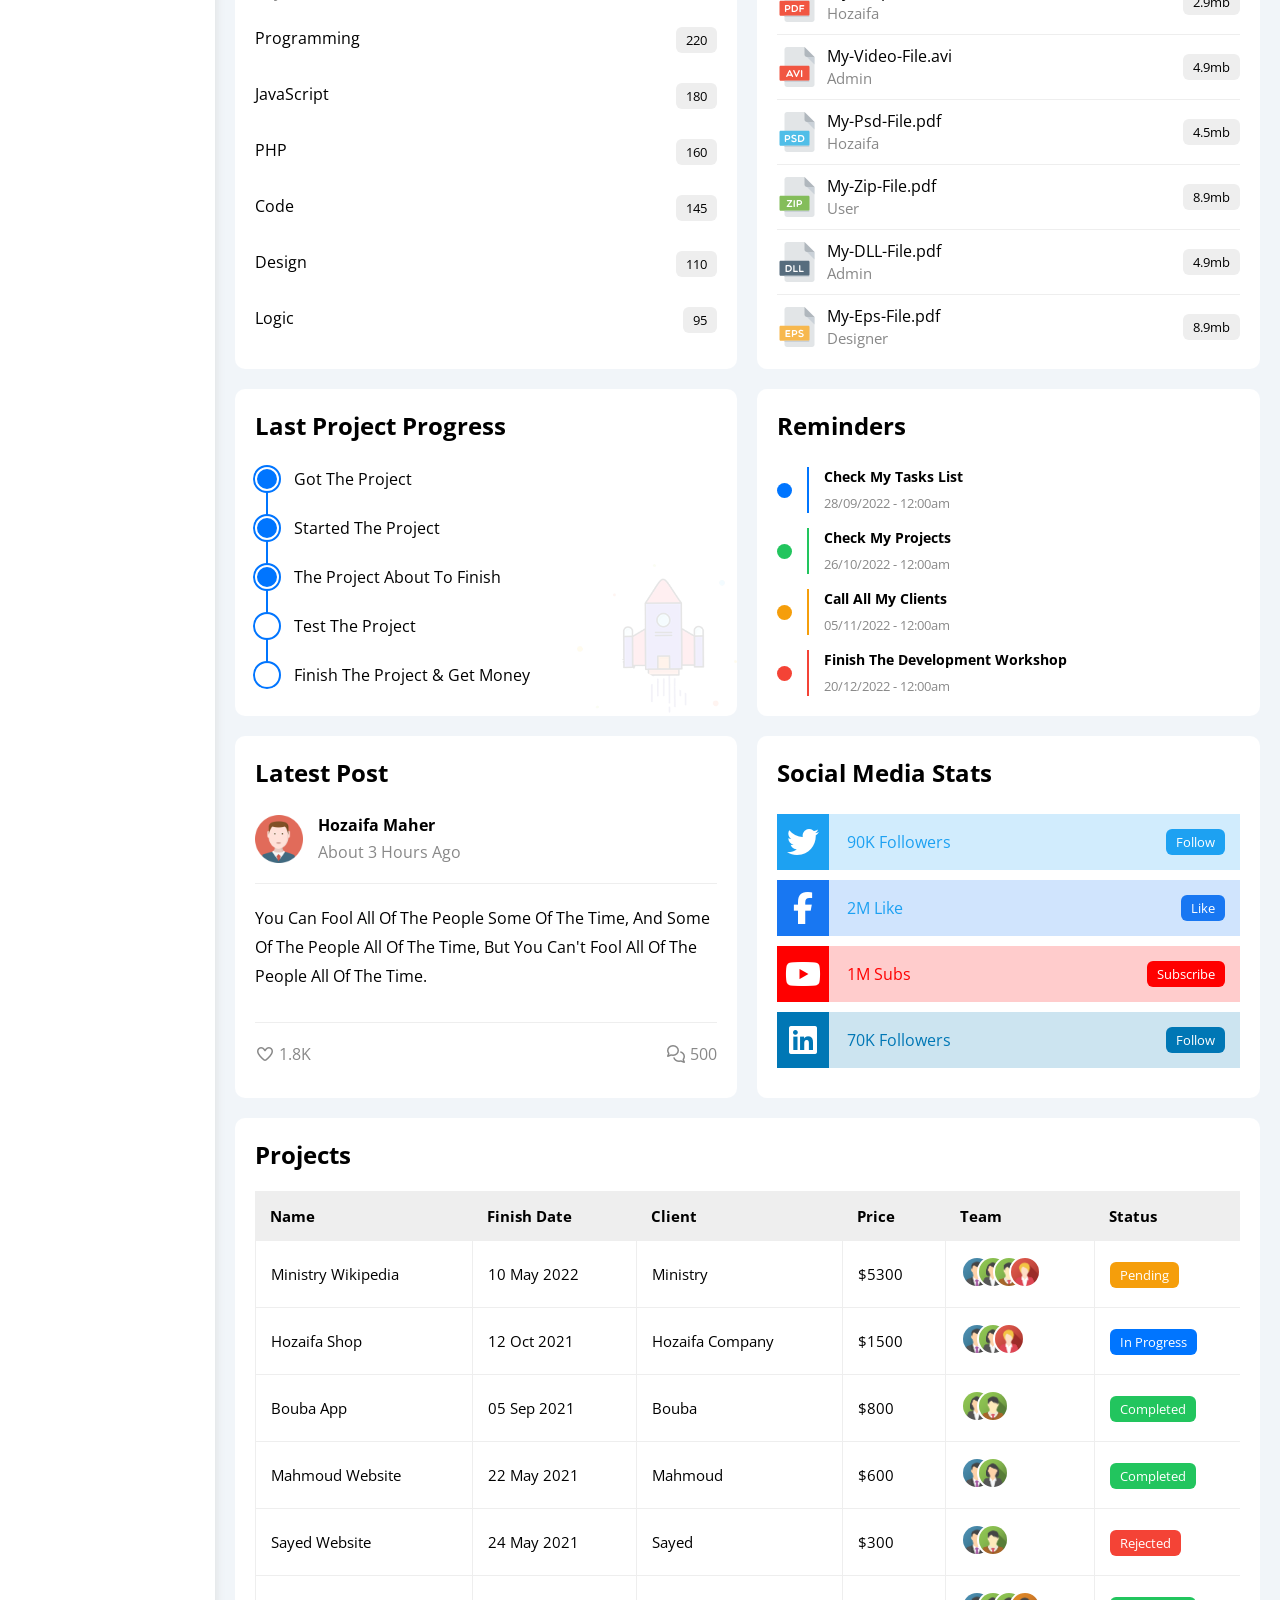
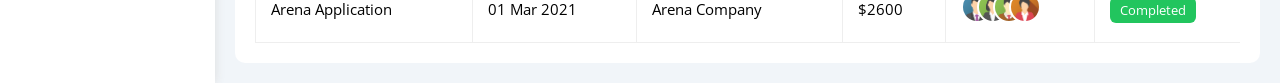
==== commit 88605c89: "Fix project name" ====
--- a/index.html
+++ b/index.html
@@ -15,7 +15,7 @@
   <body>
     <div class="page d-flex">
       <div class="sidebar bg-white p-20 p-relative">
-        <h3 class="p-relative txt-c mt-0">Al.Trkmani</h3>
+        <h3 class="p-relative txt-c mt-0 ">Al.Turkmani</h3>
         <ul>
           <li>
             <a class="active d-flex align-center fs-14 c-black rad-6 p-10" href="index.html">
--- a/css/master.css
+++ b/css/master.css
@@ -85,7 +85,7 @@
     padding: 10px;
   }
   .sidebar > h3 {
-    font-size: 13px;
+    font-size: 8px;
     margin-bottom: 15px;
   }
   .sidebar > h3::before,
